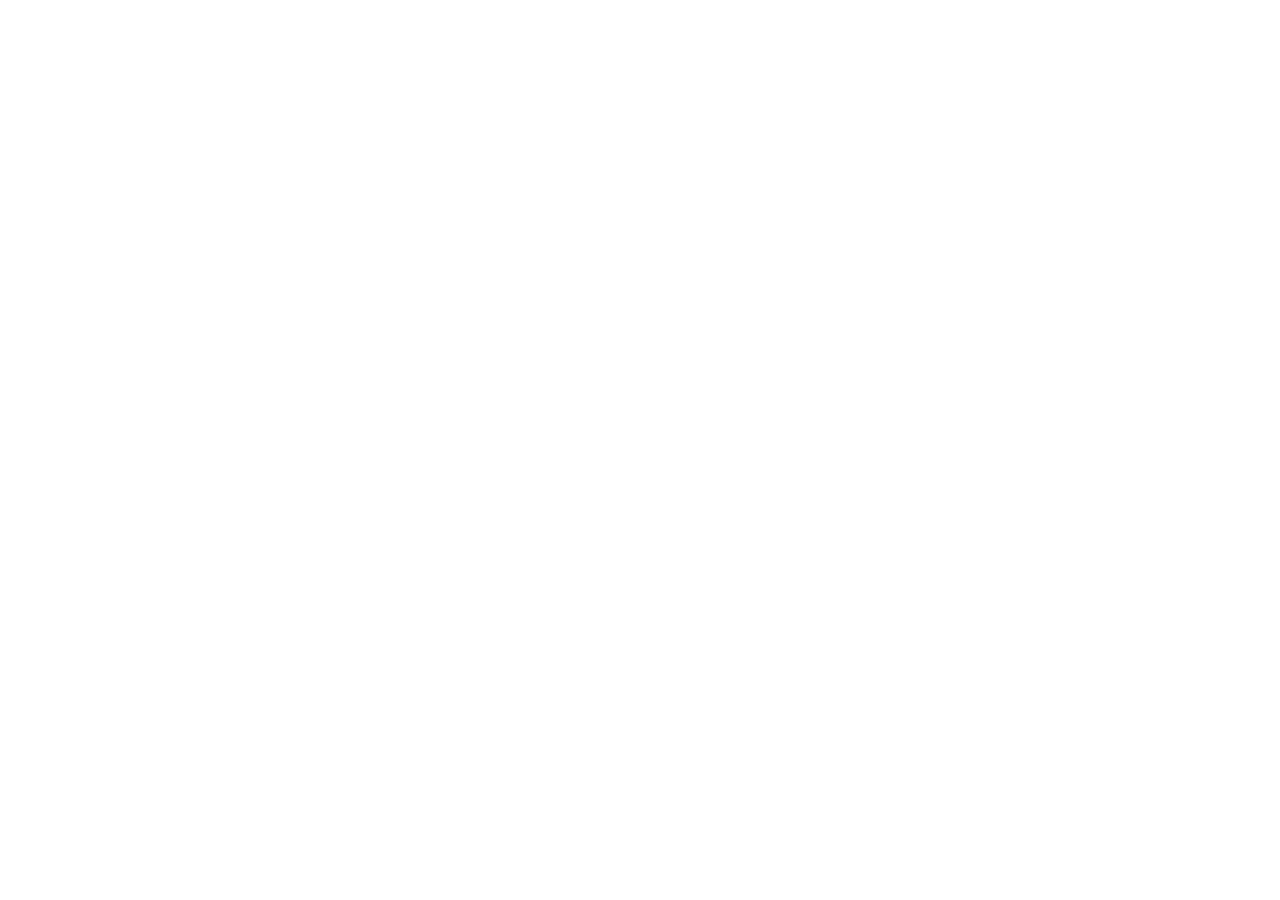
==== index.html @ 78710733 "Prepare the basic files" ====
<!DOCTYPE html>
<html lang="en">
<head>
    <meta charset="UTF-8">
    <meta name="viewport" content="width=device-width, initial-scale=1.0">
    <title>Document</title>
    <link rel="stylesheet" href="./style.css">
</head>
<body>
    
    <script src="./engine.js"></script>
</body>
</html>
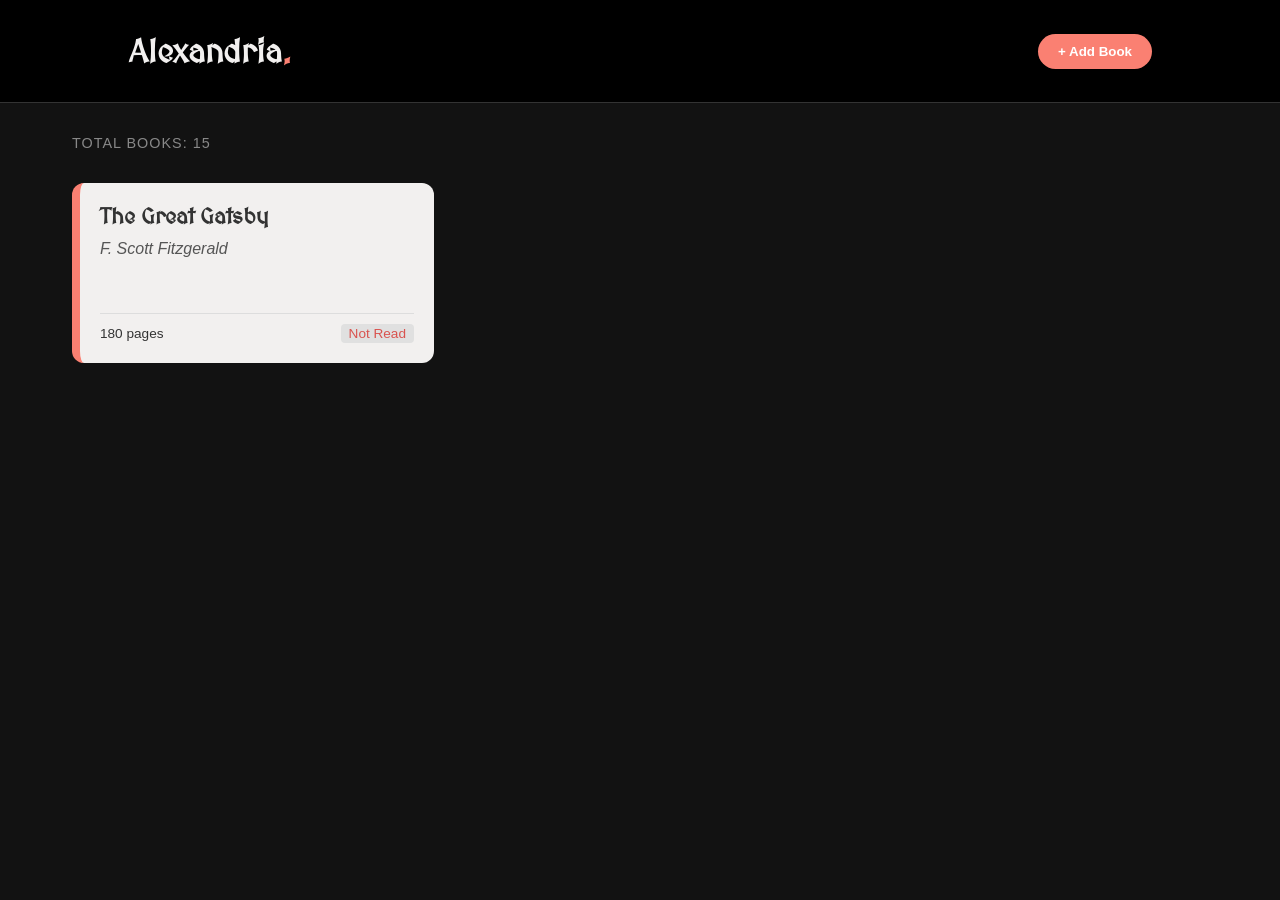
==== commit 1810a141: "Add the form for new boook submission" ====
--- a/index.html
+++ b/index.html
@@ -3,11 +3,46 @@
 <head>
     <meta charset="UTF-8">
     <meta name="viewport" content="width=device-width, initial-scale=1.0">
-    <title>Document</title>
+    <title>Personal Alexandria | Digital Library</title>
     <link rel="stylesheet" href="./style.css">
 </head>
 <body>
-    
+
+    <header class="navbar">
+        <h1 class="logo">Alexandria<span>.</span></h1>
+        <button class="add-book-btn" id="newBookBtn" command="show-modal" commandfor="bookLoggerForm">+ Add Book</button>
+
+        <dialog id="bookLoggerForm">
+            <div class="modal-content">
+                <form >
+                    <div class="form-element"><label for="title">Title:</label><input id="title" type="text"></div>
+                    <div class="form-element"><label for="author">Author:</label><input id="author" type="text"></div>
+                    <div class="form-element"><label for="pages">Page Count:</label><input id="pages" type="number"></div>
+                    <div class="form-element"><button type="submit">Submit</button></div>
+                </form>
+            </div>
+        </dialog>
+    </header>
+
+    <main class="container">
+        <div class="stats-bar">
+            <p>Total Books: <span id="bookCount">15</span></p>
+        </div>
+
+        <section class="library-grid" id="libraryGrid">
+            
+            <div class="card">
+                <p class="title">The Great Gatsby</p>
+                <p class="author">F. Scott Fitzgerald</p>
+                <div class="low-bar">
+                    <p class="pages">180 pages</p>
+                    <p class="readStatus read-false">Not Read</p>
+                </div>
+            </div>
+
+        </section>
+    </main>
+
     <script src="./engine.js"></script>
 </body>
 </html>
--- a/style.css
+++ b/style.css
@@ -0,0 +1,159 @@
+@import url('https://fonts.googleapis.com/css2?family=MedievalSharp&display=swap');
+
+/* Reset and Base Styles */
+* {
+    margin: 0;
+    padding: 0;
+    box-sizing: border-box;
+}
+
+body {
+    background-color: #121212;
+    color: #F2F0EF;
+    font-family: 'Segoe UI', Tahoma, Geneva, Verdana, sans-serif;
+}
+
+.navbar {
+    display: flex;
+    justify-content: space-between;
+    align-items: center;
+    padding: 2rem 10%;
+    background-color: #000;
+    border-bottom: 1px solid #333;
+}
+
+.logo {
+    font-family: 'MedievalSharp', serif;
+    font-size: 2rem;
+}
+
+.logo span {
+    color: salmon;
+}
+
+dialog {
+    border: none;
+    background: none;
+    margin: auto;
+}
+
+form {
+    display: grid;
+    grid-template-rows: 1fr 1fr 1fr 15vh;
+    aspect-ratio: 5/6;
+    height: 45vh;
+    background: white;
+    padding: 20px;
+    border: 0.6vh solid rgb(224, 201, 166);
+    border-radius: 1vh;
+}
+
+.form-element {
+    display: flex;
+    align-items: center;
+    gap: 0.3vw;
+}
+
+input {
+    flex-grow: 1;
+}
+
+.form-element:has(button[type= "submit"]){
+    height: clamp( 49px, auto, 100px );
+}
+
+
+button[type= "submit"] {
+    background-color: salmon;
+    border-radius: 0.8vh;
+    width: 10vw;
+    padding: 1.5vw;
+    margin-left: auto;
+    margin-top: auto;
+}
+
+.container {
+    max-width: 1200px;
+    margin: 0 auto;
+    padding: 2rem;
+}
+
+.stats-bar {
+    margin-bottom: 2rem;
+    font-size: 0.9rem;
+    color: #888;
+    text-transform: uppercase;
+    letter-spacing: 1px;
+}
+
+.library-grid {
+    display: grid;
+    grid-template-columns: repeat(auto-fill, minmax(280px, 1fr));
+    gap: 25px;
+}
+
+.card {
+    display: flex;
+    flex-direction: column;
+    background-color: #F2F0EF;
+    color: #333;
+    padding: 20px;
+    border-radius: 12px;
+    min-height: 180px;
+    border-left: 8px solid salmon;
+    transition: transform 0.2s ease;
+    cursor: pointer;
+}
+
+.card:hover {
+    transform: translateY(-5px);
+    box-shadow: 0 10px 20px rgba(0,0,0,0.3);
+}
+
+.title {
+    font-size: 1.4rem;
+    font-weight: 700;
+    font-family: 'MedievalSharp', serif;
+    margin-bottom: 10px;
+    line-height: 1.2;
+}
+
+.author {
+    font-style: italic;
+    color: #555;
+    margin-bottom: auto; 
+}
+
+.low-bar {
+    display: flex;
+    justify-content: space-between;
+    align-items: center;
+    margin-top: 20px;
+    border-top: 1px solid #ddd;
+    padding-top: 10px;
+    font-size: 0.85rem;
+}
+
+.add-book-btn {
+    background-color: salmon;
+    color: white;
+    border: none;
+    padding: 10px 20px;
+    border-radius: 25px;
+    font-weight: bold;
+    cursor: pointer;
+    transition: background 0.3s;
+}
+
+.add-book-btn:hover {
+    background-color: #ff8c7a;
+}
+
+.readStatus {
+    padding: 2px 8px;
+    border-radius: 4px;
+    background: #e0e0e0;
+}
+
+.read-false { color: #d9534f; }
+.read-true { color: #5cb85c; }
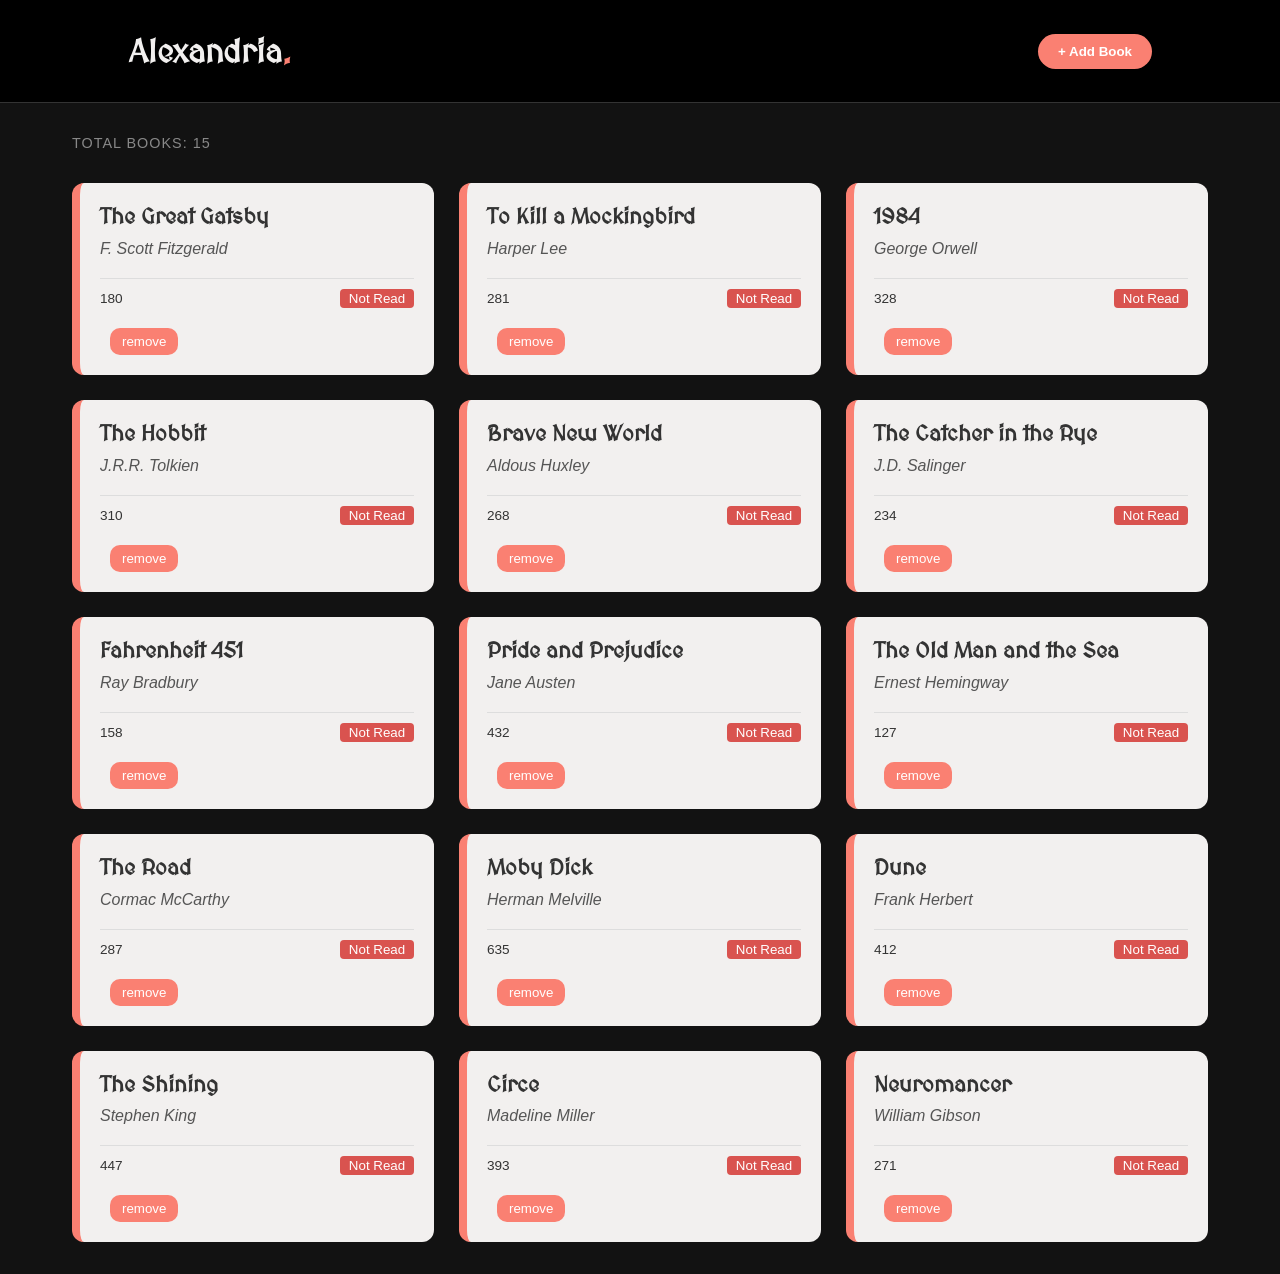
==== commit 33eb34bc: "Complete the project" ====
--- a/index.html
+++ b/index.html
@@ -15,10 +15,10 @@
         <dialog id="bookLoggerForm">
             <div class="modal-content">
                 <form >
-                    <div class="form-element"><label for="title">Title:</label><input id="title" type="text"></div>
-                    <div class="form-element"><label for="author">Author:</label><input id="author" type="text"></div>
-                    <div class="form-element"><label for="pages">Page Count:</label><input id="pages" type="number"></div>
-                    <div class="form-element"><button type="submit">Submit</button></div>
+                    <div class="form-element"><label for="title">Title:</label><input id="title" type="text" required></div>
+                    <div class="form-element"><label for="author">Author:</label><input id="author" type="text" required></div>
+                    <div class="form-element"><label for="pages">Page Count:</label><input id="pages" type="number" required></div>
+                    <div class="form-element"><button type="submit" id="submit">Submit</button></div>
                 </form>
             </div>
         </dialog>
@@ -31,15 +31,6 @@
 
         <section class="library-grid" id="libraryGrid">
             
-            <div class="card">
-                <p class="title">The Great Gatsby</p>
-                <p class="author">F. Scott Fitzgerald</p>
-                <div class="low-bar">
-                    <p class="pages">180 pages</p>
-                    <p class="readStatus read-false">Not Read</p>
-                </div>
-            </div>
-
         </section>
     </main>
 
--- a/style.css
+++ b/style.css
@@ -102,7 +102,6 @@
     min-height: 180px;
     border-left: 8px solid salmon;
     transition: transform 0.2s ease;
-    cursor: pointer;
 }
 
 .card:hover {
@@ -155,5 +154,24 @@
     background: #e0e0e0;
 }
 
-.read-false { color: #d9534f; }
-.read-true { color: #5cb85c; }+.read-false { background-color: #d9534f; }
+.read-true { background-color: #5cb85c; }
+
+.read-false, .read-true {
+    color: white;
+    border: none;
+    cursor: pointer;
+    width: 74px;
+}
+
+.remove {  
+    transform: translateY(10px); 
+    background-color:salmon; 
+    border: none; 
+    margin: 10px; 
+    border-radius: 10px; 
+    width: fit-content; 
+    padding: 6px 12px 6px 12px; 
+    color: white;
+    cursor: pointer;
+}
